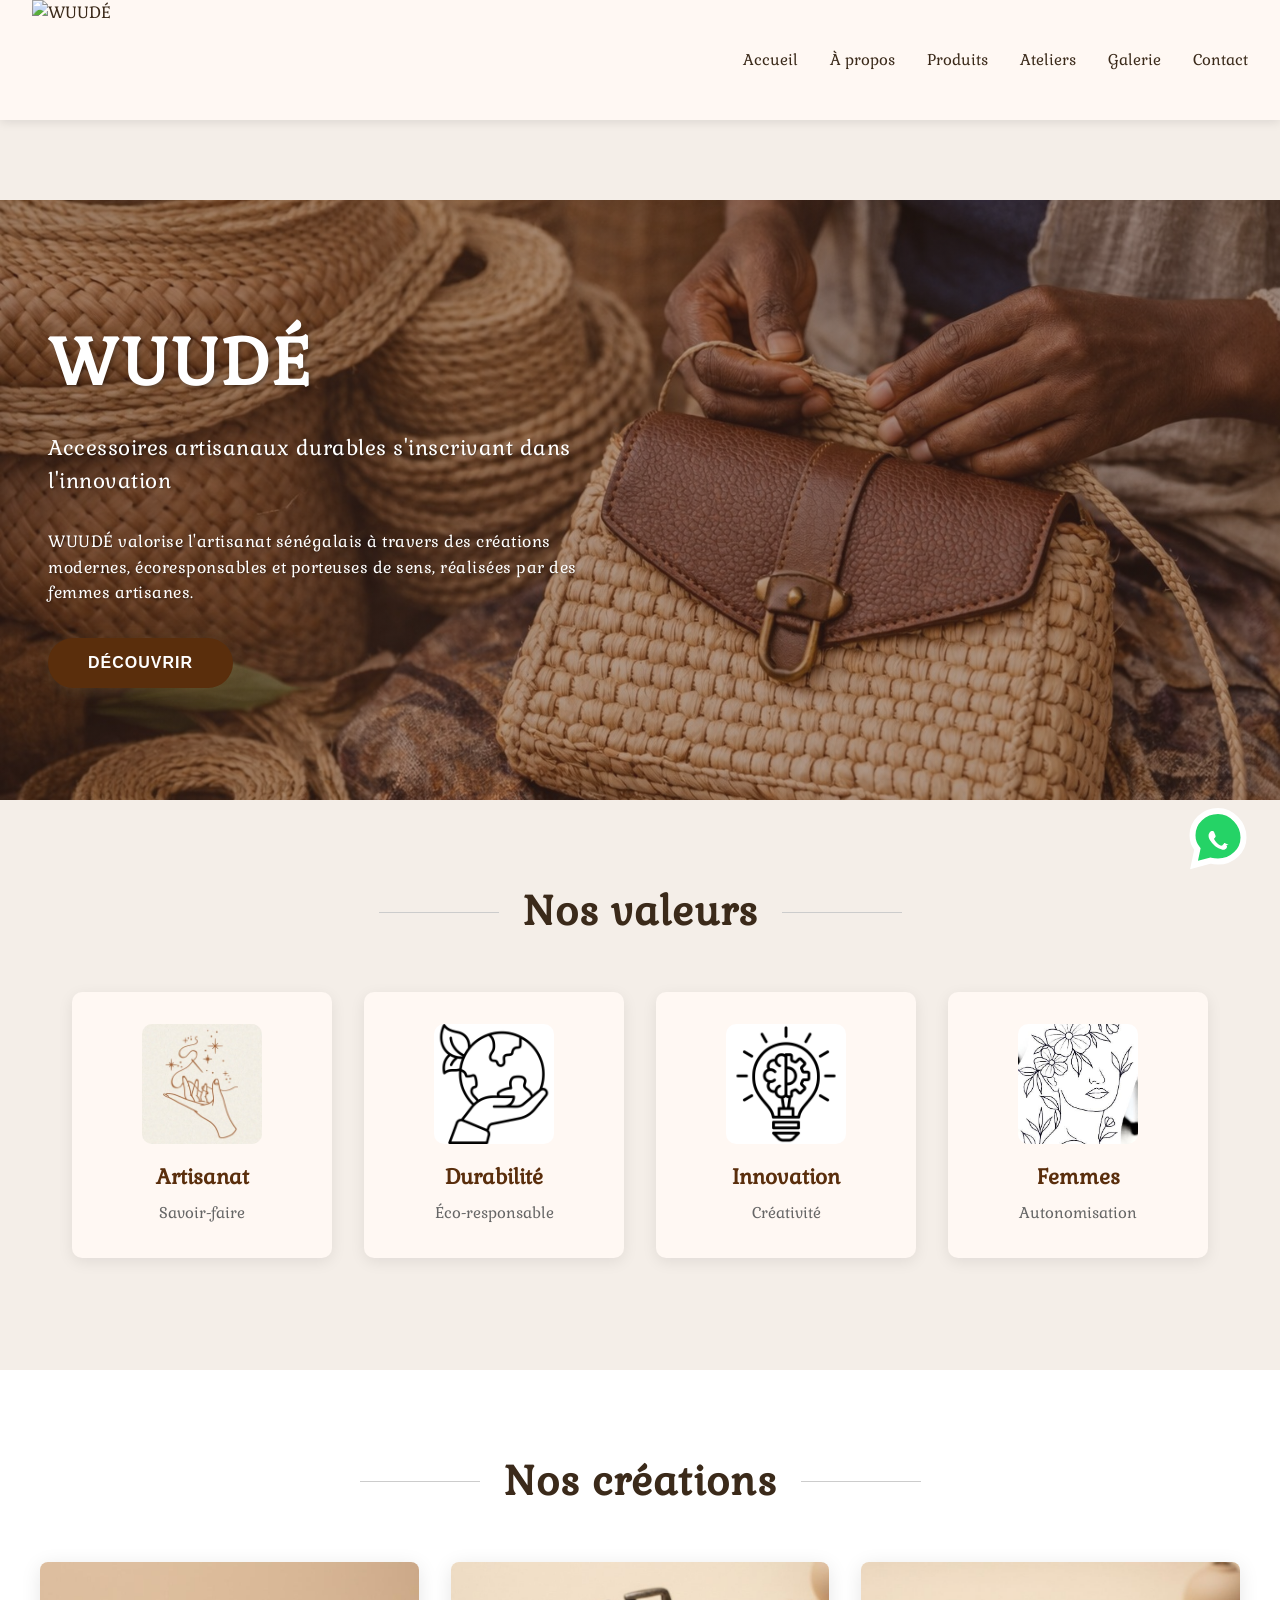
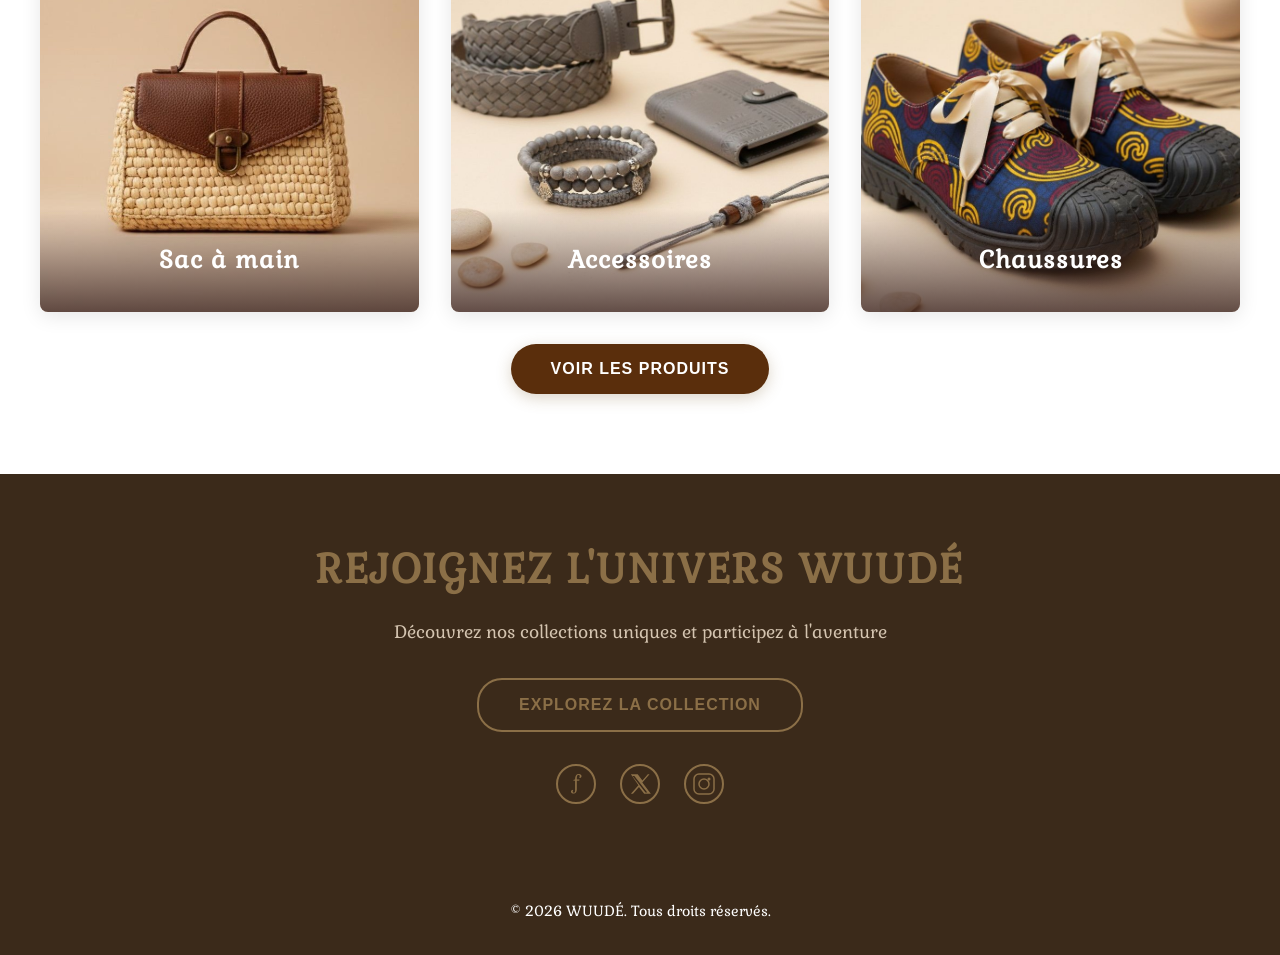
==== index.html @ 39fd1a34 "test 1" ====
<!DOCTYPE html>
<html lang="fr">
<head>
    <meta charset="UTF-8">
    <meta name="viewport" content="width=device-width, initial-scale=1.0">
    <title>WUUDÉ - Accessoires Artisanaux</title>
    <link rel="stylesheet" href="styles.css">
</head>
<body>
    <!-- HEADER FIXE -->
    <header class="header">
        <div class="header-container">
            <div class="logo">
                <img src="images/logo-principal.png" alt="WUUDÉ" class="logo-img">
            </div>
            <nav class="nav">
                <ul>
                    <li><a href="#accueil">Accueil</a></li>
                    <li><a href="a-propos.html">À propos</a></li>
                    <li><a href="produits.html">Produits</a></li>
                    <li><a href="ateliers.html">Ateliers</a></li>
                    <li><a href="galerie.html">Galerie</a></li>
                    <li><a href="contact.html">Contact</a></li>
                </ul>
            </nav>
        </div>
    </header>

    <!-- SECTION HERO -->
    <section class="hero" id="accueil">
        <div class="hero-content">
            <h1 class="hero-title animate-text animate-text-delay-1">WUUDÉ</h1>
            <p class="hero-subtitle animate-text animate-text-delay-2">Accessoires artisanaux durables s'inscrivant dans l'innovation</p>
            <p class="hero-description animate-text animate-text-delay-3">WUUDÉ valorise l'artisanat sénégalais à travers des créations modernes, écoresponsables et porteuses de sens, réalisées par des femmes artisanes.</p>

            <a href="a-propos.html"><button class="btn-decouvrir animate-text animate-text-delay-4">Découvrir</button></a>
        </div>
    </section>

    <!-- SECTION NOS VALEURS -->
    <section class="valeurs">
        <h2 class="valeurs-title animate-text animate-text-delay-1">Nos valeurs</h2>
        <div class="valeurs-grid">
            <div class="valeur-card">
                <img src="images/Artisanat.jpg" alt="Artisanat" class="valeur-icon">
                <h3>Artisanat</h3>
                <p>Savoir-faire</p>
            </div>
            <div class="valeur-card">
                <img src="images/Durabilité.jpg" alt="Durabilité" class="valeur-icon">
                <h3>Durabilité</h3>
                <p>Éco-responsable</p>
            </div>
            <div class="valeur-card">
                <img src="images/Innovation.jpg" alt="Innovation" class="valeur-icon">
                <h3>Innovation</h3>
                <p>Créativité</p>
            </div>
            <div class="valeur-card">
                <img src="images/Femme.jpg" alt="Femmes" class="valeur-icon">
                <h3>Femmes</h3>
                <p>Autonomisation</p>
            </div>
        </div>
    </section>

    <!-- SECTION NOS CRÉATIONS -->
    <section class="creations">
        <h2 class="creations-title animate-text animate-text-delay-1">Nos créations</h2>
        <div class="creations-grid">
            <div class="creation-card">
                <img src="images/SACC.jpeg" alt="Sac à main">
                <div class="creation-info">
                    <h3>Sac à main</h3>
                </div>
            </div>
            <div class="creation-card">
                <img src="images/ACCESS.jpeg" alt="Accessoires">
                <div class="creation-info">
                    <h3>Accessoires</h3>
                </div>
            </div>
            <div class="creation-card">
                <img src="images/SHOES.jpeg" alt="Chaussures">
                <div class="creation-info">
                    <h3>Chaussures</h3>
                </div>
            </div>
        </div>
        <a href="produits.html"><button class="btn-produits">Voir les produits</button></a>
    </section>

    <!-- SECTION REJOIGNEZ L'UNIVERS -->
    <section class="rejoignez">
        <h2 class="animate-text animate-text-delay-1">REJOIGNEZ L'UNIVERS WUUDÉ</h2>
        <p class="animate-text animate-text-delay-2">Découvrez nos collections uniques et participez à l'aventure</p>
        <a href="produits.html"><button class="btn-explorer">EXPLOREZ LA COLLECTION</button></a>
        <div class="social-icons">
            <a href="https://www.facebook.com/profile.php?id=61586261712043" class="social-icon" title="Facebook">f</a>
            <a href="https://x.com" class="social-icon" title="X"><svg width="24" height="24" viewBox="0 0 24 24" fill="currentColor" xmlns="http://www.w3.org/2000/svg"><path d="M18.244 2.25h3.308l-7.227 8.26 8.502 11.24h-6.657l-5.219-6.817-5.968 6.817H2.882l7.532-8.608L2.88 2.25h6.82l4.714 6.231 5.412-6.231zM17.474 20.451h1.822L6.369 3.886H4.432l13.042 16.565z" fill="currentColor"/></svg></a>
            <a href="https://instagram.com" class="social-icon" title="Instagram"><svg width="24" height="24" viewBox="0 0 24 24" fill="currentColor" xmlns="http://www.w3.org/2000/svg"><rect x="2" y="2" width="20" height="20" rx="5" ry="5" fill="none" stroke="currentColor" stroke-width="1.5"/><circle cx="12" cy="12" r="5" fill="none" stroke="currentColor" stroke-width="1.5"/><circle cx="17" cy="7" r="1.5" fill="currentColor"/></svg></a>
        </div>
    </section>

    <!-- FOOTER -->
    <footer class="footer">
        <p>&copy; 2026 WUUDÉ. Tous droits réservés.</p>
    </footer>

    <!-- BOUTON WHATSAPP FLOTTANT -->
    <a href="https://wa.me/221770916395?text=Bonjour,%20je%20vous%20contacte%20via%20le%20site%20WUUD%C3%89%20pour%20en%20savoir%20plus%20sur%20vos%20produits%20et%20services%20artisanaux." 
       class="whatsapp-float" 
       target="_blank" 
       rel="noopener noreferrer"
       title="Contactez-nous sur WhatsApp">
        <svg width="64" height="64" viewBox="0 0 64 64" xmlns="http://www.w3.org/2000/svg" aria-label="WhatsApp icon">

            <!-- Bulle WhatsApp avec contour blanc -->
            <path d="M32 5C18 5 6.5 15.8 6.5 29.2c0 5.2 1.8 10 4.9 13.8L8 59l16.5-4.3c2.3.6 4.9.9 7.5.9 14 0 25.5-10.8 25.5-24.2S46 5 32 5z" fill="#25D366" stroke="#ffffff" stroke-width="6"/>

            <!-- Téléphone blanc COMPLET -->
            <path transform="scale(1.15) translate(-4.5, -4.5)" d="M41.5 38.2c-.4-.2-2.6-1.3-3-1.4-.4-.2-.7-.2-1 .3-.3.5-1.2 1.4-1.5 1.7-.3.3-.5.3-1 .1-.5-.2-1.9-.7-3.6-2.3-1.3-1.2-2.2-2.6-2.4-3.1-.3-.5 0-.7.2-.9.2-.2.4-.5.6-.7.2-.3.3-.5.4-.7.1-.3.1-.6 0-.8-.1-.2-1-2.5-1.4-3.4-.4-.9-.8-.8-1.1-.8h-.9c-.3 0-.8.1-1.2.6-.4.5-1.5 1.5-1.5 3.7 0 2.1 1.6 4.2 1.8 4.5.2.3 3 4.6 7.3 6.5 1 .4 1.8.7 2.4.9.8.3 1.5.2 2.1.1.6-.1 1.9-.8 2.2-1.6.3-.7.3-1.4.2-1.6-.1-.2-.4-.3-.9-.5z" fill="#ffffff"/>
        </svg>
    </a>

    <script src="script.js"></script>
</body>
</html>
---- styles.css ----
@import url('https://fonts.googleapis.com/css2?family=Gabriela&display=swap');

* {
    margin: 0;
    padding: 0;
    box-sizing: border-box;
}

:root {
    --color-primary: #5A2E0C;
    --color-secondary: #E9DDD2;
    --color-dark: #3B2A1A;
    --color-light: #F4EEE8;
    --color-accent: #8B6F47;
    --color-border: #C9B8A8;
}

body {
    font-family: 'Gabriela', serif;
    color: var(--color-dark);
    background-color: var(--color-light);
    line-height: 1.6;
    padding-top: 120px;
}

/* HEADER FIXE */
.header {
    position: fixed;
    top: 0;
    left: 0;
    right: 0;
    background-color: #FFF8F3;
    box-shadow: 0 2px 10px rgba(0, 0, 0, 0.1);
    z-index: 1000;
    padding: 0;
}

.header-container {
    display: flex;
    justify-content: space-between;
    align-items: center;
    max-width: 1400px;
    margin: 0 auto;
    padding: 0 2rem;
}

.logo h1 {
    font-size: 1.8rem;
    color: var(--color-primary);
    font-weight: 700;
    letter-spacing: 2px;
}

.logo-img {
    height: 120px;
    width: auto;
    display: block;
}

.nav ul {
    display: flex;
    list-style: none;
    gap: 2rem;
}

.nav a {
    text-decoration: none;
    color: var(--color-dark);
    font-weight: 500;
    transition: color 0.3s ease;
    font-size: 0.95rem;
}

.nav a:hover {
    color: var(--color-primary);
}

/* SECTION HERO */
.hero {
    margin-top: 80px;
    background: linear-gradient(rgba(62, 39, 35, 0.4), rgba(62, 39, 35, 0.4)), 
                url('images/AC.jpeg') center/cover no-repeat;
    height: 600px;
    display: flex;
    align-items: center;
    justify-content: flex-start;
    text-align: left;
    color: white;
    position: relative;
}

.hero-content {
    z-index: 10;
    padding-left: 3rem;
    max-width: 600px;
}

.hero-title {
    font-size: 4rem;
    font-weight: 700;
    letter-spacing: 3px;
    margin-bottom: 1rem;
    text-transform: uppercase;
    text-shadow: 2px 2px 4px rgba(0, 0, 0, 0.3);
}

.hero-subtitle {
    font-size: 1.3rem;
    margin-bottom: 2rem;
    font-weight: 300;
    text-shadow: 1px 1px 2px rgba(0, 0, 0, 0.3);
    letter-spacing: 0.5px;
}

.hero-description {
    font-size: 1rem;
    margin-bottom: 2rem;
    font-weight: 400;
    text-shadow: 1px 1px 2px rgba(0, 0, 0, 0.3);
    letter-spacing: 0.5px;
}

.btn-decouvrir {
    padding: 1rem 2.5rem;
    background-color: var(--color-primary);
    color: white;
    border: none;
    font-size: 1rem;
    font-weight: 600;
    cursor: pointer;
    transition: all 0.3s ease;
    text-transform: uppercase;
    letter-spacing: 1px;
    box-shadow: 0 4px 15px rgba(139, 111, 71, 0.3);
    border-radius: 25px;
}

.btn-decouvrir:hover {
    background-color: var(--color-accent);
    transform: translateY(-2px);
    box-shadow: 0 6px 20px rgba(139, 111, 71, 0.4);
}

/* SECTION NOS VALEURS */
.valeurs {
    padding: 5rem 2rem;
    max-width: 1200px;
    margin: 0 auto;
}

.valeurs h2 {
    text-align: center;
    font-size: 2.5rem;
    margin-bottom: 3rem;
    color: var(--color-dark);
    font-weight: 700;
    letter-spacing: 1px;
}

.valeurs-title {
    display: flex;
    align-items: center;
    justify-content: center;
    width: 100%;
    gap: 1.5rem;
    max-width: 800px;
    margin: 0 auto 3rem auto;
}

.valeurs-title::before,
.valeurs-title::after {
    content: '';
    flex: 0 1 120px;
    height: 1px;
    background-color: #ccc;
}

.valeurs-grid {
    display: grid;
    grid-template-columns: repeat(auto-fit, minmax(250px, 1fr));
    gap: 2rem;
    margin-bottom: 2rem;
}

.valeur-card {
    text-align: center;
    padding: 2rem;
    background-color: #FFF8F3;
    border-radius: 10px;
    box-shadow: 0 4px 15px rgba(0, 0, 0, 0.08);
    transition: transform 0.3s ease, box-shadow 0.3s ease;
}

.valeur-card:hover {
    transform: translateY(-5px);
    box-shadow: 0 8px 25px rgba(0, 0, 0, 0.12);
}

.valeur-icon {
    width: 120px;
    height: 120px;
    margin: 0 auto 1rem;
    display: block;
    border-radius: 10px;
    object-fit: cover;
}

.valeur-card h3 {
    font-size: 1.3rem;
    color: var(--color-primary);
    margin-bottom: 0.5rem;
    font-weight: 600;
}

.valeur-card p {
    color: #666;
    font-size: 0.95rem;
    font-weight: 500;
}

/* SECTION NOS CRÉATIONS */
.creations {
    background-color: white;
    padding: 5rem 2rem;
    text-align: center;
}

.creations h2 {
    font-size: 2.5rem;
    margin-bottom: 3rem;
    color: var(--color-dark);
    font-weight: 700;
    letter-spacing: 1px;
}

.creations-title {
    display: flex;
    align-items: center;
    justify-content: center;
    width: 100%;
    gap: 1.5rem;
    max-width: 800px;
    margin: 0 auto 3rem auto;
}

.creations-title::before,
.creations-title::after {
    content: '';
    flex: 0 1 120px;
    height: 1px;
    background-color: #ccc;
}

.creations-grid {
    display: grid;
    grid-template-columns: repeat(auto-fit, minmax(300px, 1fr));
    gap: 2rem;
    max-width: 1200px;
    margin: 0 auto 2rem;
}

.creation-card {
    position: relative;
    overflow: hidden;
    border-radius: 8px;
    box-shadow: 0 4px 20px rgba(0, 0, 0, 0.1);
    transition: transform 0.3s ease;
    height: 350px;
}

.creation-card:hover {
    transform: scale(1.05);
}

.creation-card img {
    width: 100%;
    height: 100%;
    object-fit: cover;
    transition: transform 0.3s ease;
}

.creation-card:hover img {
    transform: scale(1.1);
}

.creation-info {
    position: absolute;
    bottom: 0;
    left: 0;
    right: 0;
    background: linear-gradient(transparent, rgba(62, 39, 35, 0.8));
    color: white;
    padding: 2rem;
    text-align: center;
    transform: translateY(0);
    transition: transform 0.3s ease;
}

.creation-card:hover .creation-info {
    background: linear-gradient(transparent, rgba(62, 39, 35, 0.95));
}

.creation-info h3 {
    font-size: 1.5rem;
    font-weight: 600;
    letter-spacing: 1px;
}

.btn-produits {
    padding: 1rem 2.5rem;
    background-color: var(--color-primary);
    color: white;
    border: none;
    font-size: 1rem;
    font-weight: 600;
    cursor: pointer;
    transition: all 0.3s ease;
    text-transform: uppercase;
    letter-spacing: 1px;
    box-shadow: 0 4px 15px rgba(139, 111, 71, 0.3);
    border-radius: 25px;
}

.btn-produits:hover {
    background-color: var(--color-accent);
    transform: translateY(-2px);
    box-shadow: 0 6px 20px rgba(139, 111, 71, 0.4);
}

/* SECTION REJOIGNEZ L'UNIVERS */
.rejoignez {
    background-color: var(--color-dark);
    color: var(--color-accent);
    text-align: center;
    padding: 4rem 2rem;
}

.rejoignez h2 {
    font-size: 2.5rem;
    margin-bottom: 1rem;
    font-weight: 700;
    letter-spacing: 2px;
    color: var(--color-accent);
}

.rejoignez p {
    font-size: 1.1rem;
    margin-bottom: 2rem;
    color: #D4C4B0;
    font-weight: 400;
}

.btn-explorer {
    padding: 1rem 2.5rem;
    background-color: transparent;
    color: var(--color-accent);
    border: 2px solid var(--color-accent);
    font-size: 1rem;
    font-weight: 600;
    cursor: pointer;
    transition: all 0.3s ease;
    text-transform: uppercase;
    letter-spacing: 1px;
    margin-bottom: 2rem;
    border-radius: 25px;
}

.btn-explorer:hover {
    background-color: var(--color-accent);
    color: var(--color-dark);
}

.social-icons {
    display: flex;
    justify-content: center;
    gap: 1.5rem;
}

.social-icon {
    width: 40px;
    height: 40px;
    border: 2px solid var(--color-accent);
    border-radius: 50%;
    display: flex;
    align-items: center;
    justify-content: center;
    color: var(--color-accent);
    text-decoration: none;
    font-size: 1.2rem;
    transition: all 0.3s ease;
}

.social-icon:hover {
    background-color: var(--color-accent);
    color: var(--color-dark);
}

/* FOOTER */
.footer {
    background-color: var(--color-dark);
    color: white;
    text-align: center;
    padding: 2rem;
    font-size: 0.9rem;
}

/* RESPONSIVE */
@media (max-width: 768px) {
    .header-container {
        flex-direction: column;
        gap: 1rem;
    }

    .nav ul {
        flex-wrap: wrap;
        gap: 1rem;
        justify-content: center;
    }

    .hero-title {
        font-size: 2.5rem;
    }

    .hero-subtitle {
        font-size: 1rem;
    }

    .valeurs h2,
    .creations h2 {
        font-size: 2rem;
    }

    .valeurs-grid,
    .creations-grid {
        grid-template-columns: 1fr;
    }

    .hero {
        height: 400px;
        margin-top: 150px;
    }
}

@media (max-width: 480px) {
    .hero-title {
        font-size: 2rem;
    }

    .hero-subtitle {
        font-size: 0.9rem;
    }

    .nav ul {
        gap: 0.5rem;
        font-size: 0.85rem;
    }

    .btn-decouvrir,
    .btn-produits {
        padding: 0.8rem 2rem;
        font-size: 0.9rem;
    }
}

/* Animation slide from left */
@keyframes slideFromLeft {
    0% {
        opacity: 0;
        transform: translateX(-100px);
    }
    100% {
        opacity: 1;
        transform: translateX(0);
    }
}

/* Animation classes for text elements */
.animate-text {
    opacity: 0;
    animation: slideFromLeft 0.8s ease-out forwards;
}

.animate-text-delay-1 {
    animation-delay: 0.2s;
}

.animate-text-delay-2 {
    animation-delay: 0.4s;
}

.animate-text-delay-3 {
    animation-delay: 0.6s;
}

.animate-text-delay-4 {
    animation-delay: 0.8s;
}

.animate-text-delay-5 {
    animation-delay: 1s;
}

/* BOUTON WHATSAPP FLOTTANT */
.whatsapp-float {
    position: fixed;
    bottom: 30px;
    right: 30px;
    display: flex;
    align-items: center;
    justify-content: center;
    z-index: 9999;
    transition: all 0.3s ease;
    text-decoration: none;
}

.whatsapp-float:hover {
    transform: scale(1.1);
}

.whatsapp-float svg {
    width: 64px;
    height: 64px;
}

/* Responsive pour mobile */
@media (max-width: 768px) {
    .whatsapp-float {
        bottom: 20px;
        right: 20px;
    }
    
    .whatsapp-float svg {
        width: 56px;
        height: 56px;
    }
}
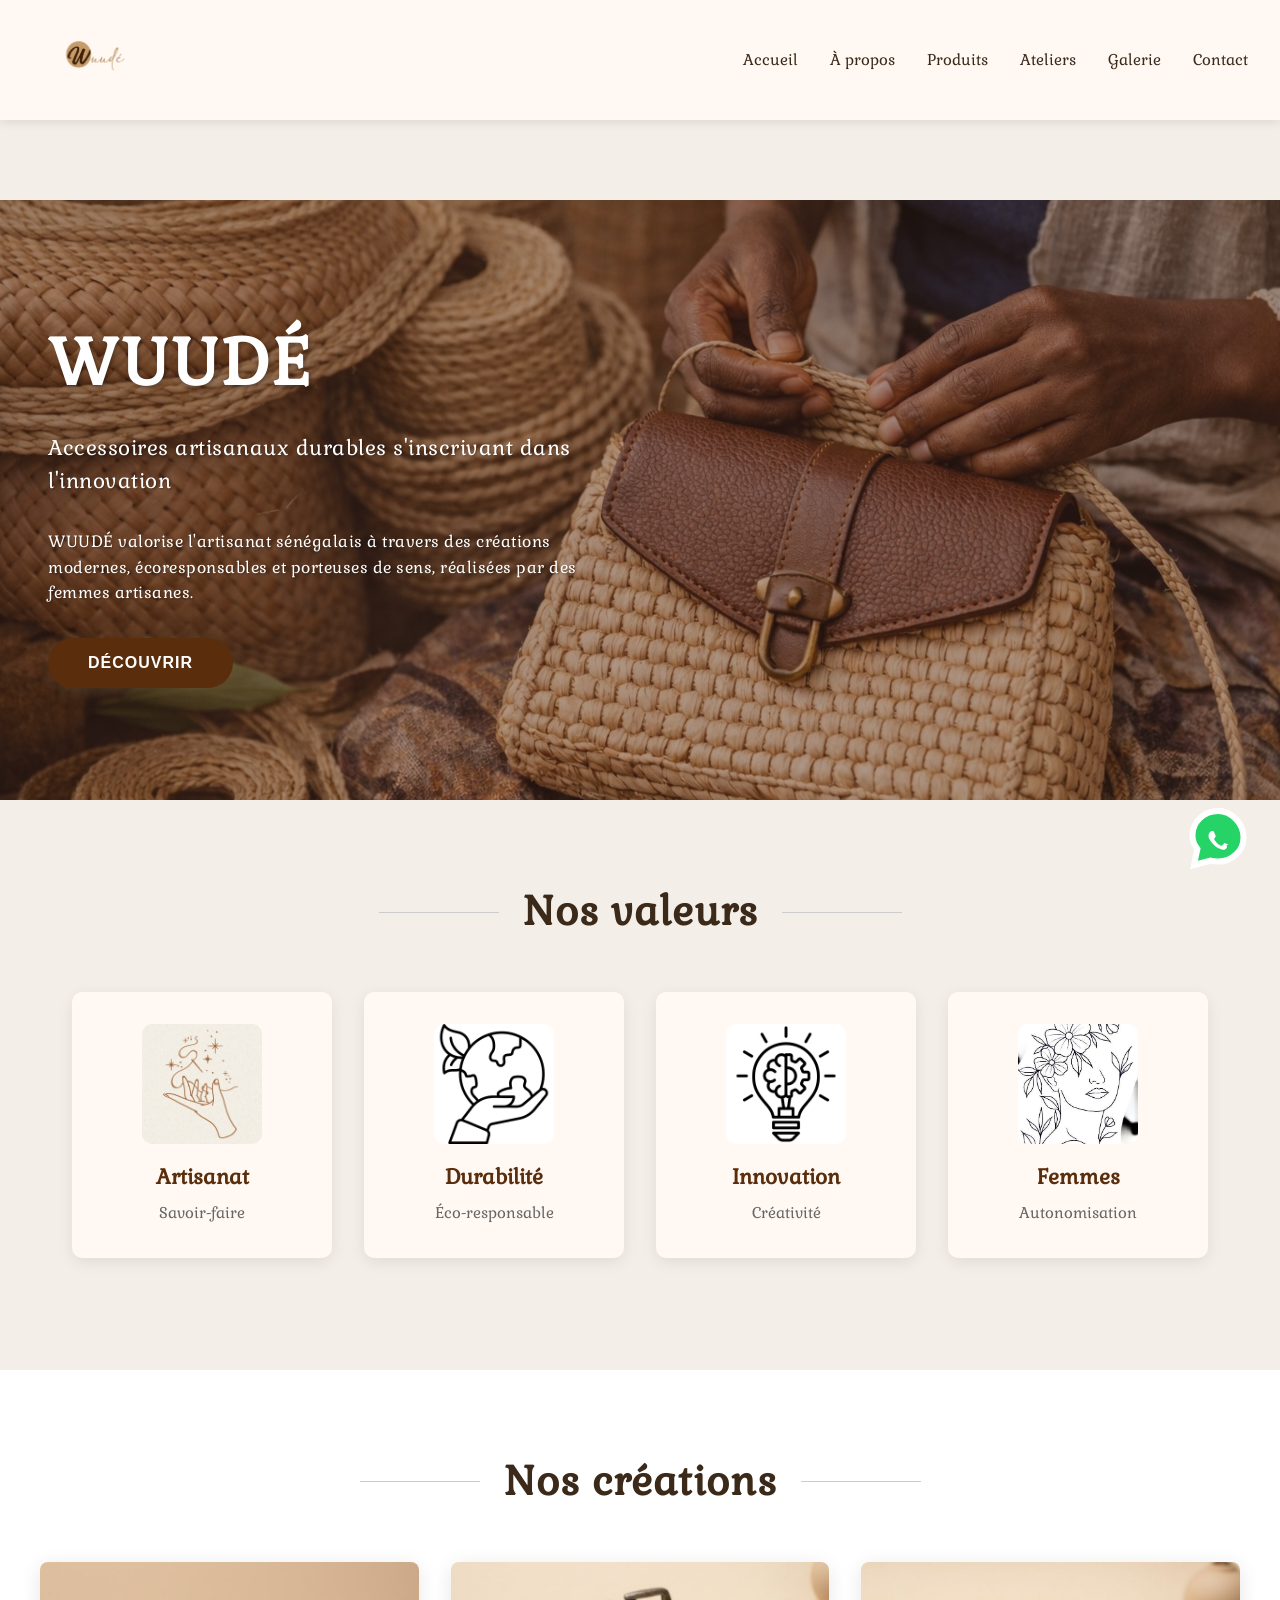
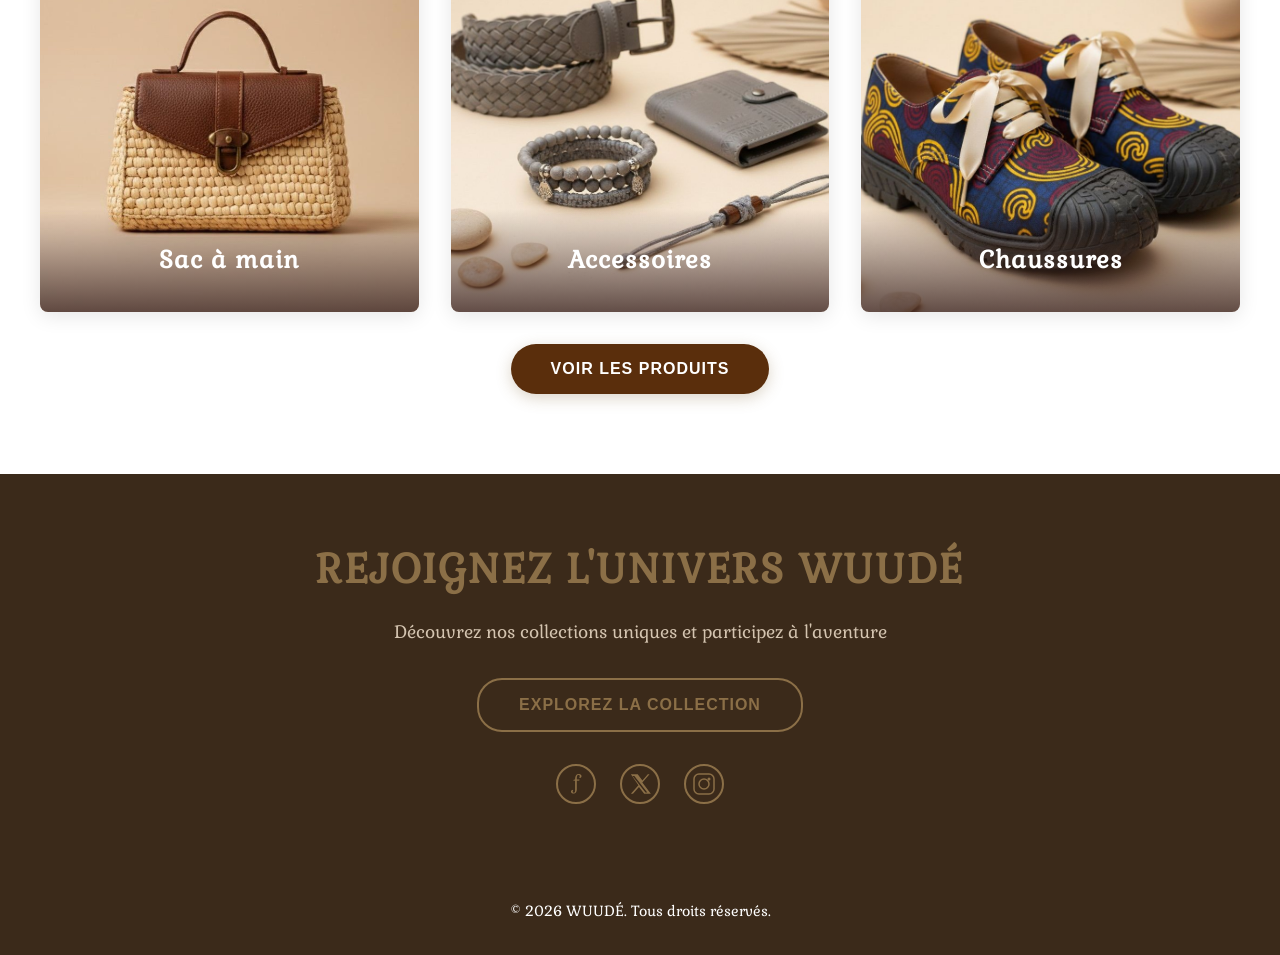
==== commit 6cc85403: "deploiment test" ====
--- a/index.html
+++ b/index.html
@@ -11,7 +11,7 @@
     <header class="header">
         <div class="header-container">
             <div class="logo">
-                <img src="images/logo-principal.png" alt="WUUDÉ" class="logo-img">
+                <img src="images/Logo-Principal.png" alt="WUUDÉ" class="logo-img">
             </div>
             <nav class="nav">
                 <ul>
